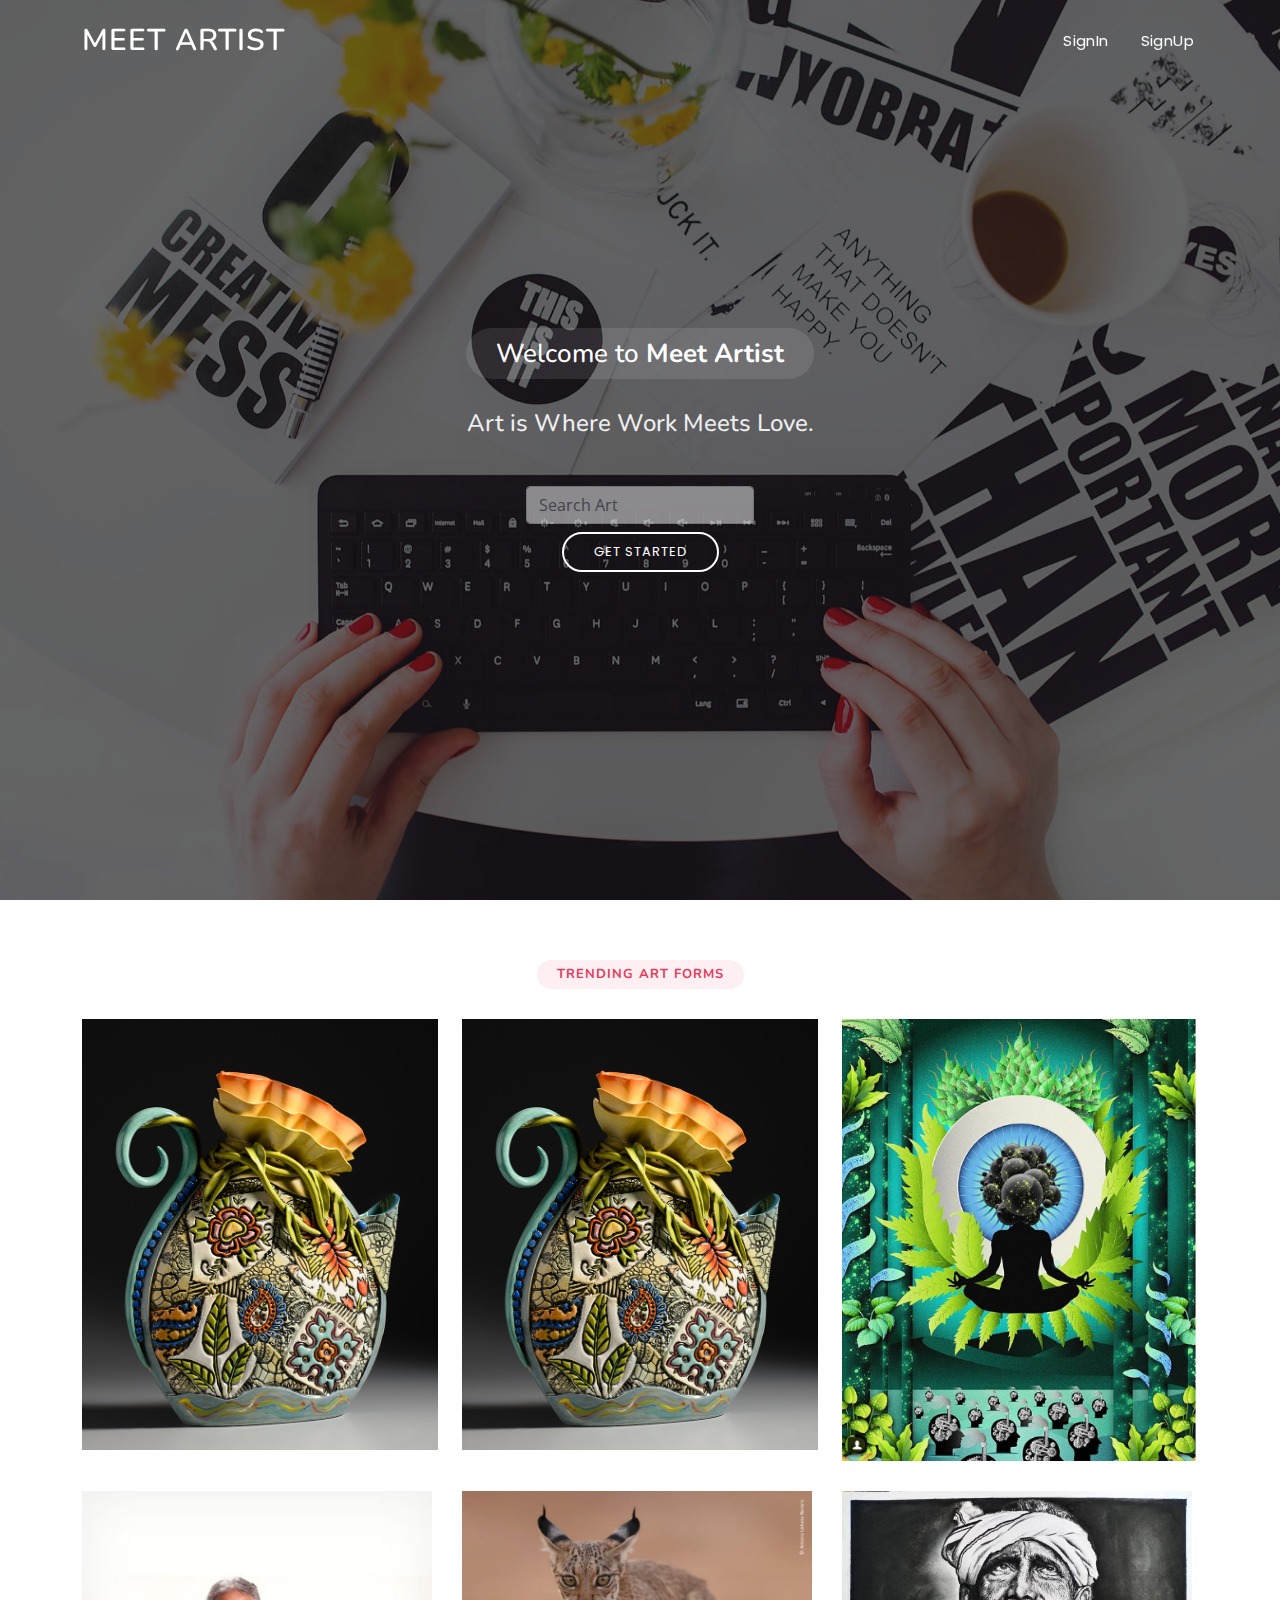
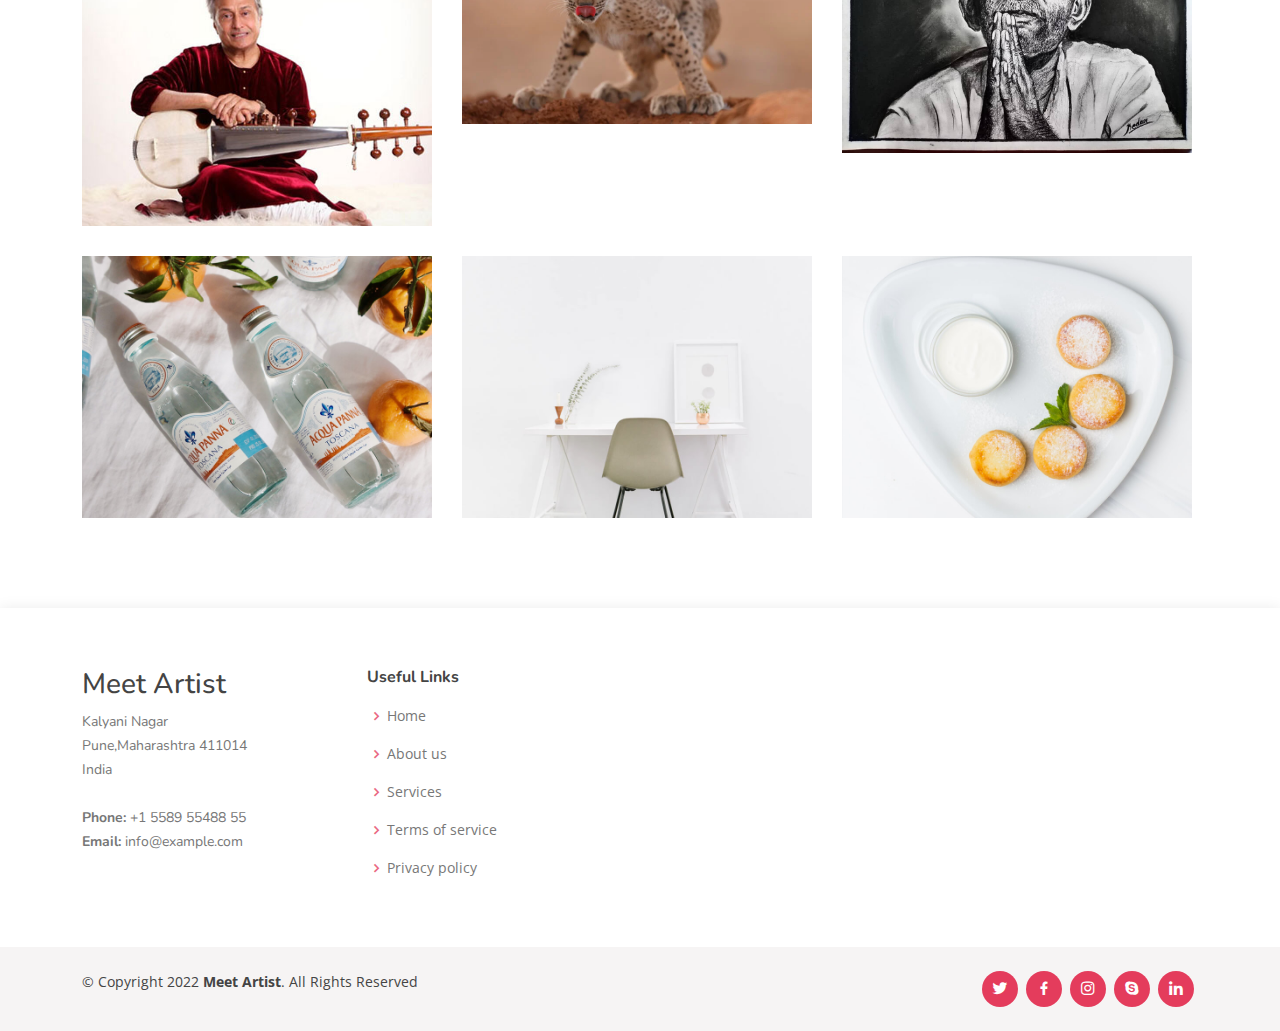
==== Main_HomePage/index.html @ b15409e7 "4th commit" ====
<!DOCTYPE html>
<html lang="en">

<head>
  <meta charset="utf-8">
  <meta content="width=device-width, initial-scale=1.0" name="viewport">
  <link rel="stylesheet"href="https://maxcdn.bootstrapcdn.com/bootstrap/4.5.2/css/bootstrap.min.css">
  <script src="https://ajax.googleapis.com/ajax/libs/jquery/3.5.1/jquery.min.js"></script>
  <script src="https://cdnjs.cloudflare.com/ajax/libs/popper.js/1.16.0/umd/popper.min.js"></script>
  <script src="https://maxcdn.bootstrapcdn.com/bootstrap/4.5.2/js/bootstrap.min.js"></script>
 

  <!-- Favicons -->
  <!-- <link href="assets/img/favicon.png" rel="icon"> -->
  <link href="assets/img/apple-touch-icon.png" rel="apple-touch-icon">

  <!-- Google Fonts -->
  <link href="https://fonts.googleapis.com/css?family=Open+Sans:300,300i,400,400i,600,600i,700,700i|Nunito:300,300i,400,400i,600,600i,700,700i|Poppins:300,300i,400,400i,500,500i,600,600i,700,700i" rel="stylesheet">

  <!-- Vendor CSS Files -->
  <link href="assets/vendor/bootstrap/css/bootstrap.min.css" rel="stylesheet">
  <link href="assets/vendor/bootstrap-icons/bootstrap-icons.css" rel="stylesheet">
  <link href="assets/vendor/boxicons/css/boxicons.min.css" rel="stylesheet">
  <link href="assets/vendor/glightbox/css/glightbox.min.css" rel="stylesheet">
  <link href="assets/vendor/remixicon/remixicon.css" rel="stylesheet">
  <link href="assets/vendor/swiper/swiper-bundle.min.css" rel="stylesheet">

  <!-- Template Main CSS File -->
  <link href="assets/css/style.css" rel="stylesheet">
</head>

<body>

  <!-- ======= Header ======= -->
  <header id="header" class="fixed-top ">
    <div class="container d-flex align-items-center justify-content-between">

      <h1 class="logo"><a href="index.html">MEET ARTIST</a></h1>
      <!-- Uncomment below if you prefer to use an image logo -->
      <!-- <a href="index.html" class="logo"><img src="assets/img/logo.png" alt="" class="img-fluid"></a>-->

      <nav id="navbar" class="navbar">
        <ul>
          <!-- <li><a class="nav-link scrollto active" href="#hero">Home</a></li> -->
          <!-- <li><a class="nav-link scrollto" href="#about">About</a></li> -->
          <li><a class="nav-link scrollto" href="../Sign-In/Sign-In.html">SignIn</a></li>
          <li><a class="nav-link scrollto" href="../Sign-Up/Sign-Up.html">SignUp</a></li>
          <!-- <li><a class="nav-link scrollto" href="#contact">Contact</a></li> -->
        </ul>
        <i class="bi bi-list mobile-nav-toggle"></i>
      </nav>

    
    </div>
  </header><!-- End Header -->

  <!-- ======= Hero Section ======= -->
  <section id="hero">
    <div class="hero-container">
      <h3>Welcome to <strong>Meet Artist</strong></h3>
      <!-- <h1>We're Creative Agency</h1> -->
      <h2>Art is Where Work Meets Love.</h2>
      <div class="form-outline m-2">
        <input type="search" id="form1" class="form-control" placeholder="Search Art" aria-label="Search" style="opacity: 0.5;" />
      </div>
      <a href="#about" class="btn-get-started scrollto">Get Started</a>
    </div>
  </section><!-- End Hero -->

    <!-- ======= Portfolio Section ======= -->
    <section id="portfolio" class="portfolio">
      <div class="container">

        <div class="section-title">
          <h2>Trending Art forms</h2>
          <!-- <h3> <span>Portfolio</span></h3> -->
          
        </div>

        <div class="row">
          <div class="col-lg-12 d-flex justify-content-center">
  
          </div>
        </div>

        <div class="row portfolio-container">

          <div class="col-lg-4 col-md-6 portfolio-item filter-app">
            <img src="Images/fine art.jpg" class="img-fluid" alt=""  width="100%" height="100%" object-fit="cover" float="left">
            <div class="portfolio-info">
              <h4>Photography</h4>
              <p>Wildlife Photography</p> 
               <a href="Images/fine art.jpg" data-gallery="portfolioGallery" class="portfolio-lightbox preview-link" title="App 1"><i class="bx bx-plus"></i></a>
              <a href="portfolio-details.html" class="details-link" title="More Details"><i class="bx bx-link"></i></a>
            </div>
          </div>
         


          <div class="col-lg-4 col-md-6 portfolio-item filter-web">
            <img src="Images/fine art.jpg" class="img-fluid" alt="" width="100%" height="100%" object-fit="cover" float="left">
            <div class="portfolio-info">
              <h4>Fine Arts</h4>
              <p>Sclupture</p>
              <a href="Images/fine art.jpg" data-gallery="portfolioGallery" class="portfolio-lightbox preview-link" title="Web 3"><i class="bx bx-plus"></i></a>
              <a href="portfolio-details.html" class="details-link" title="More Details"><i class="bx bx-link"></i></a>
            </div>
          </div>

          <div class="col-lg-4 col-md-6 portfolio-item filter-app">
            <img src="Images/painting 1.png" class="img-fluid" alt="" width="100%" height="100%" object-fit="cover" float="left">
            <div class="portfolio-info">
              <h4>App 2</h4>
              <p>App</p>
              <a href="Images/painting 1.png" data-gallery="portfolioGallery" class="portfolio-lightbox preview-link" title="App 2"><i class="bx bx-plus"></i></a>
              <a href="portfolio-details.html" class="details-link" title="More Details"><i class="bx bx-link"></i></a>
            </div>
          </div>

          <div class="col-lg-4 col-md-6 portfolio-item filter-card">
            <img src="Images/sarod intrument-music.jpg" class="img-fluid" alt="" width="350px" height="350px" object-fit="cover" float="left">
            <div class="portfolio-info">
              <h4>Card 2</h4>
              <p>Card</p>
              <a href="Images/sarod intrument-music.jpg" data-gallery="portfolioGallery" class="portfolio-lightbox preview-link" title="Card 2"><i class="bx bx-plus"></i></a>
              <a href="portfolio-details.html" class="details-link" title="More Details"><i class="bx bx-link"></i></a>
            </div>
          </div>

          <div class="col-lg-4 col-md-6 portfolio-item filter-web">
            <img src="Images/-Wildlife-Photographer.jpeg" class="img-fluid" alt="" width="350px" height="350px" object-fit="cover" float="left">
            <div class="portfolio-info">
              <h4>Web 2</h4>
              <p>Web</p>
              <a href="Images/-Wildlife-Photographer.jpeg" data-gallery="portfolioGallery" class="portfolio-lightbox preview-link" title="Web 2"><i class="bx bx-plus"></i></a>
              <a href="portfolio-details.html" class="details-link" title="More Details"><i class="bx bx-link"></i></a>
            </div>
          </div>

          <div class="col-lg-4 col-md-6 portfolio-item filter-app">
            <img src="Images/Sketch.jpg" class="img-fluid" alt="" width="350px" height="350px" object-fit="cover" float="left">
            <div class="portfolio-info">
              <h4>App 3</h4>
              <p>App</p>
              <a href="Images/Sketch.jpg" data-gallery="portfolioGallery" class="portfolio-lightbox preview-link" title="App 3"><i class="bx bx-plus"></i></a>
              <a href="portfolio-details.html" class="details-link" title="More Details"><i class="bx bx-link"></i></a>
            </div>
          </div>

          <div class="col-lg-4 col-md-6 portfolio-item filter-card">
            <img src="assets/img/portfolio/portfolio-7.jpg" class="img-fluid" alt="" width="350px" height="350px" object-fit="cover" float="left">
            <div class="portfolio-info">
              <h4>Card 1</h4>
              <p>Card</p>
              <a href="assets/img/portfolio/portfolio-7.jpg" data-gallery="portfolioGallery" class="portfolio-lightbox preview-link" title="Card 1"><i class="bx bx-plus"></i></a>
              <a href="portfolio-details.html" class="details-link" title="More Details"><i class="bx bx-link"></i></a>
            </div>
          </div>

          <div class="col-lg-4 col-md-6 portfolio-item filter-card">
            <img src="assets/img/portfolio/portfolio-8.jpg" class="img-fluid" alt="" width="350px" height="350px" object-fit="cover" float="left">
            <div class="portfolio-info">
              <h4>Card 3</h4>
              <p>Card</p>
              <a href="assets/img/portfolio/portfolio-8.jpg" data-gallery="portfolioGallery" class="portfolio-lightbox preview-link" title="Card 3"><i class="bx bx-plus"></i></a>
              <a href="portfolio-details.html" class="details-link" title="More Details"><i class="bx bx-link"></i></a>
            </div>
          </div>

          <div class="col-lg-4 col-md-6 portfolio-item filter-web">
            <img src="assets/img/portfolio/portfolio-9.jpg" class="img-fluid" alt="" width="350px" height="350px" object-fit="cover" float="left" >
            <div class="portfolio-info">
              <h4>Web 3</h4>
              <p>Web</p>
              <a href="assets/img/portfolio/portfolio-9.jpg" data-gallery="portfolioGallery" class="portfolio-lightbox preview-link" title="Web 3"><i class="bx bx-plus"></i></a>
              <a href="portfolio-details.html" class="details-link" title="More Details"><i class="bx bx-link"></i></a>
            </div>
          </div>

        </div>

      </div>
    </section><!-- End Portfolio Section -->

   <!-- Footer Section -->
  <footer id="footer">

    <div class="footer-top">
      <div class="container">
        <div class="row">

          <div class="col-lg-3 col-md-6 footer-contact">
            <h3>Meet Artist</h3>
            <p>
              Kalyani Nagar<br>
              Pune,Maharashtra  411014<br>
              India <br><br>
              <strong>Phone:</strong> +1 5589 55488 55<br>
              <strong>Email:</strong> info@example.com<br>
            </p>
          </div>

          <div class="col-lg-2 col-md-6 footer-links">
            <h4>Useful Links</h4>
            <ul>
              <li><i class="bx bx-chevron-right"></i> <a href="#">Home</a></li>
              <li><i class="bx bx-chevron-right"></i> <a href="#">About us</a></li>
              <li><i class="bx bx-chevron-right"></i> <a href="#">Services</a></li>
              <li><i class="bx bx-chevron-right"></i> <a href="#">Terms of service</a></li>
              <li><i class="bx bx-chevron-right"></i> <a href="#">Privacy policy</a></li>
            </ul>
          </div>

        
          </div>

        </div>
      </div>
    </div>

    <div class="container d-md-flex py-4">

      <div class="me-md-auto text-center text-md-start">
        <div class="copyright">
          &copy; Copyright 2022 <strong><span>Meet Artist</span></strong>. All Rights Reserved
        </div>
      
      </div>
      <div class="social-links text-center text-md-right pt-3 pt-md-0">
        <a href="#" class="twitter"><i class="bx bxl-twitter"></i></a>
        <a href="#" class="facebook"><i class="bx bxl-facebook"></i></a>
        <a href="#" class="instagram"><i class="bx bxl-instagram"></i></a>
        <a href="#" class="google-plus"><i class="bx bxl-skype"></i></a>
        <a href="#" class="linkedin"><i class="bx bxl-linkedin"></i></a>
      </div>
    </div>
  </footer><!-- End Footer -->

  <a href="#" class="back-to-top d-flex align-items-center justify-content-center"><i class="bi bi-arrow-up-short"></i></a>

  <!-- Vendor JS Files -->
  <script src="assets/vendor/bootstrap/js/bootstrap.bundle.min.js"></script>
  <script src="assets/vendor/glightbox/js/glightbox.min.js"></script>
  <script src="assets/vendor/isotope-layout/isotope.pkgd.min.js"></script>
  <script src="assets/vendor/swiper/swiper-bundle.min.js"></script>
  <script src="assets/vendor/php-email-form/validate.js"></script>

  <!-- Template Main JS File -->
  <script src="assets/js/main.js"></script>

</body>

</html>
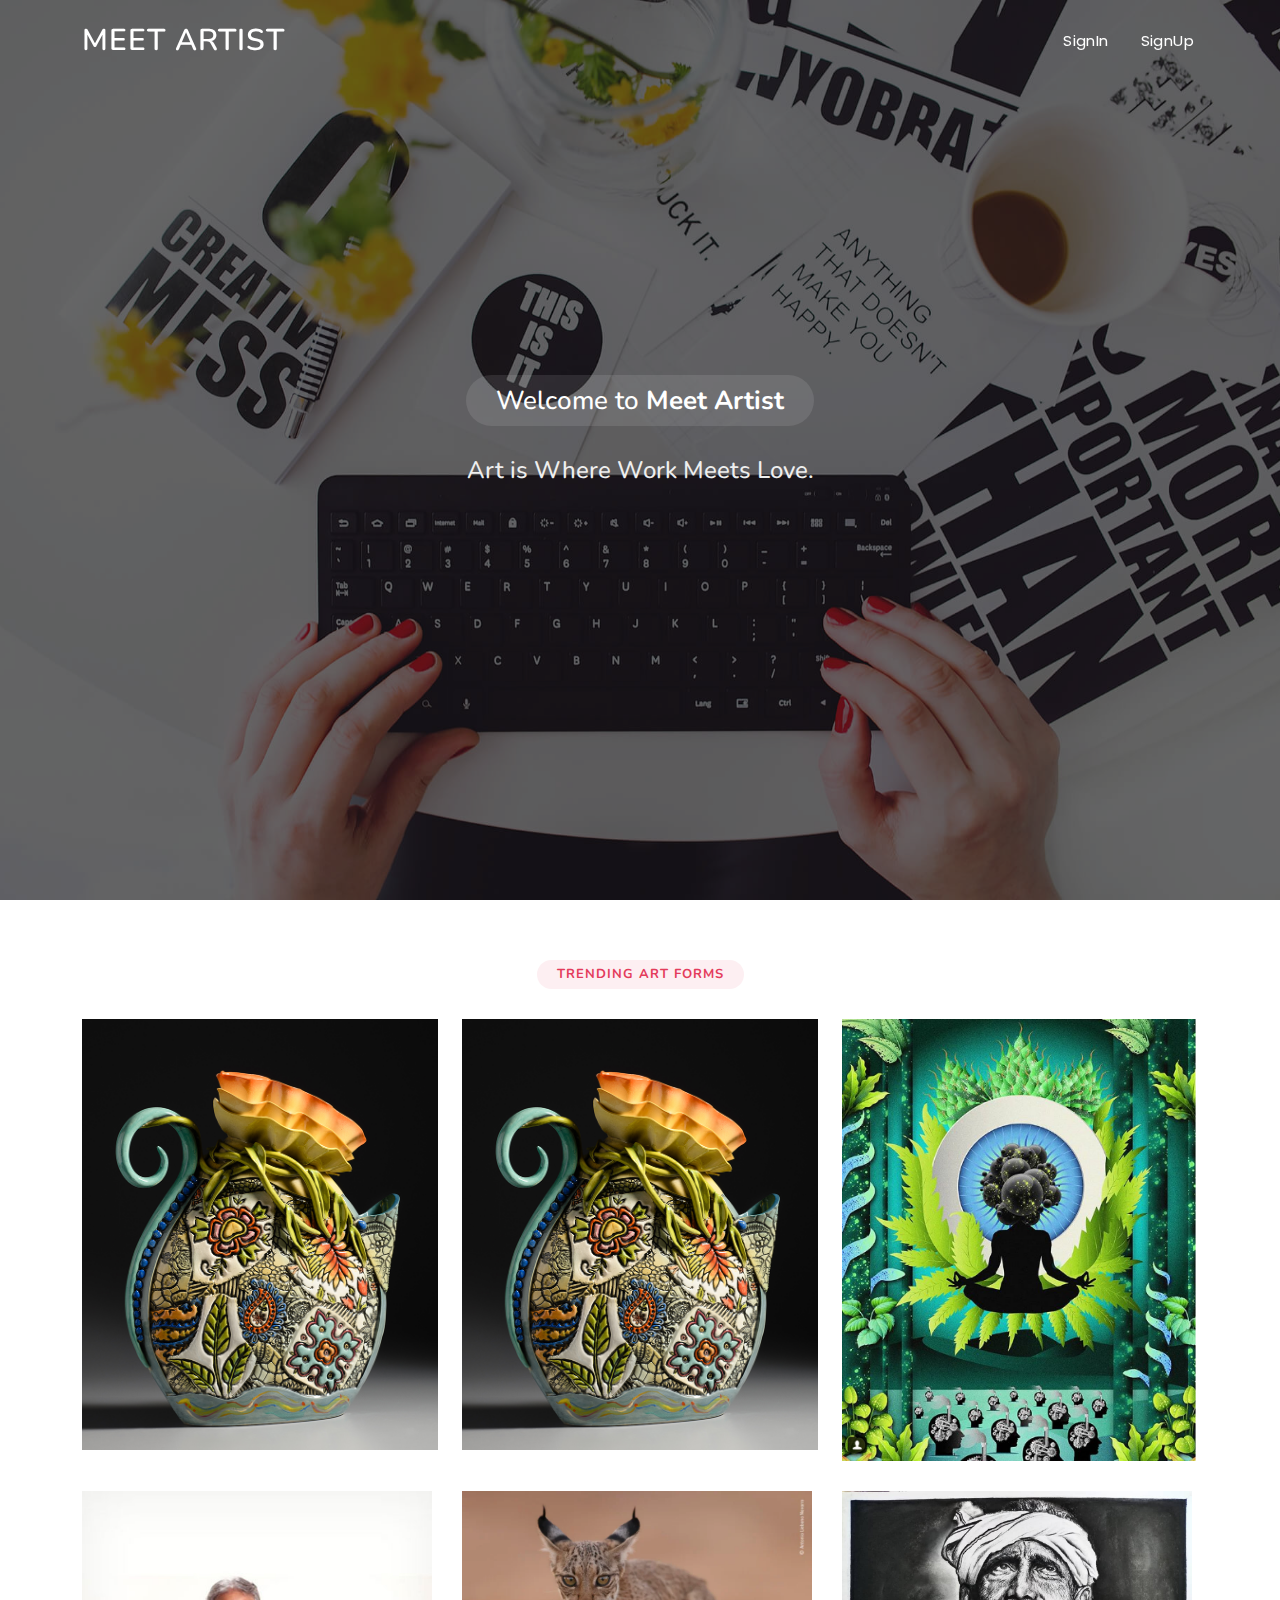
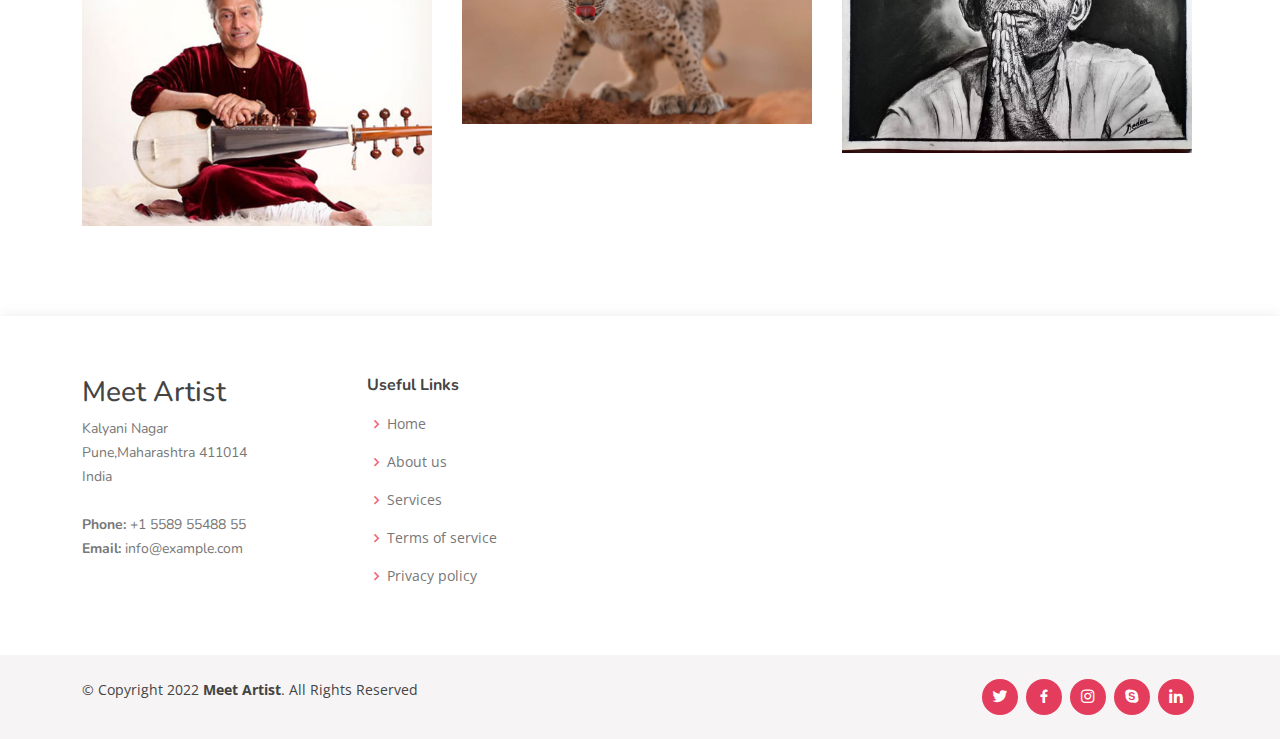
==== commit f8eef605: "files addedd" ====
--- a/Main_HomePage/index.html
+++ b/Main_HomePage/index.html
@@ -60,11 +60,11 @@
       <h3>Welcome to <strong>Meet Artist</strong></h3>
       <!-- <h1>We're Creative Agency</h1> -->
       <h2>Art is Where Work Meets Love.</h2>
-      <div class="form-outline m-2">
+      <!-- <div class="form-outline m-2">
         <input type="search" id="form1" class="form-control" placeholder="Search Art" aria-label="Search" style="opacity: 0.5;" />
       </div>
       <a href="#about" class="btn-get-started scrollto">Get Started</a>
-    </div>
+    </div> -->
   </section><!-- End Hero -->
 
     <!-- ======= Portfolio Section ======= -->
@@ -143,36 +143,6 @@
               <h4>App 3</h4>
               <p>App</p>
               <a href="Images/Sketch.jpg" data-gallery="portfolioGallery" class="portfolio-lightbox preview-link" title="App 3"><i class="bx bx-plus"></i></a>
-              <a href="portfolio-details.html" class="details-link" title="More Details"><i class="bx bx-link"></i></a>
-            </div>
-          </div>
-
-          <div class="col-lg-4 col-md-6 portfolio-item filter-card">
-            <img src="assets/img/portfolio/portfolio-7.jpg" class="img-fluid" alt="" width="350px" height="350px" object-fit="cover" float="left">
-            <div class="portfolio-info">
-              <h4>Card 1</h4>
-              <p>Card</p>
-              <a href="assets/img/portfolio/portfolio-7.jpg" data-gallery="portfolioGallery" class="portfolio-lightbox preview-link" title="Card 1"><i class="bx bx-plus"></i></a>
-              <a href="portfolio-details.html" class="details-link" title="More Details"><i class="bx bx-link"></i></a>
-            </div>
-          </div>
-
-          <div class="col-lg-4 col-md-6 portfolio-item filter-card">
-            <img src="assets/img/portfolio/portfolio-8.jpg" class="img-fluid" alt="" width="350px" height="350px" object-fit="cover" float="left">
-            <div class="portfolio-info">
-              <h4>Card 3</h4>
-              <p>Card</p>
-              <a href="assets/img/portfolio/portfolio-8.jpg" data-gallery="portfolioGallery" class="portfolio-lightbox preview-link" title="Card 3"><i class="bx bx-plus"></i></a>
-              <a href="portfolio-details.html" class="details-link" title="More Details"><i class="bx bx-link"></i></a>
-            </div>
-          </div>
-
-          <div class="col-lg-4 col-md-6 portfolio-item filter-web">
-            <img src="assets/img/portfolio/portfolio-9.jpg" class="img-fluid" alt="" width="350px" height="350px" object-fit="cover" float="left" >
-            <div class="portfolio-info">
-              <h4>Web 3</h4>
-              <p>Web</p>
-              <a href="assets/img/portfolio/portfolio-9.jpg" data-gallery="portfolioGallery" class="portfolio-lightbox preview-link" title="Web 3"><i class="bx bx-plus"></i></a>
               <a href="portfolio-details.html" class="details-link" title="More Details"><i class="bx bx-link"></i></a>
             </div>
           </div>
